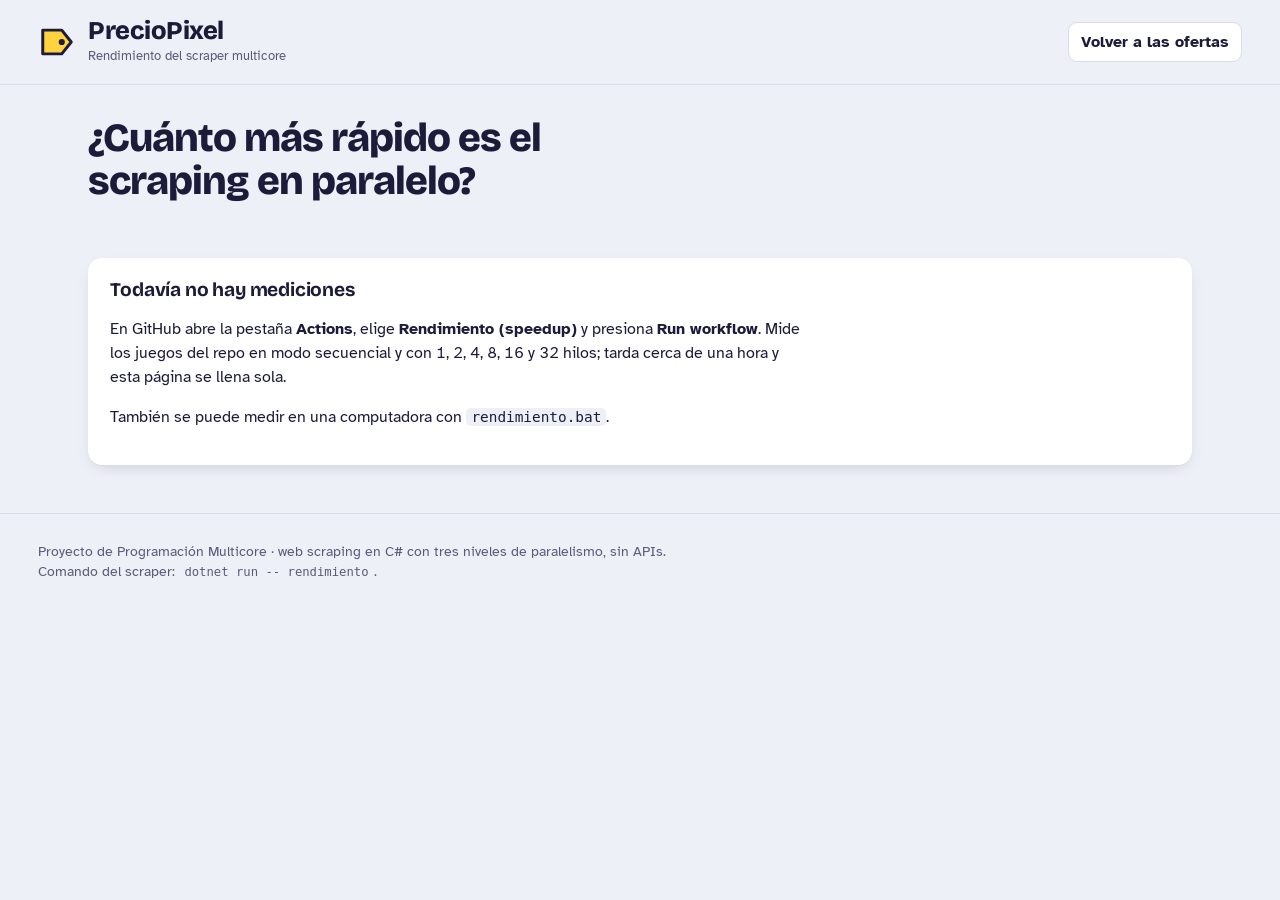
==== web/rendimiento.html @ 0c5c8485 "Analisis de rendimiento: speedup, eficiencia y Amdahl" ====
<!doctype html>
<html lang="es">
<head>
  <meta charset="utf-8">
  <meta name="viewport" content="width=device-width, initial-scale=1">
  <title>PrecioPixel · Rendimiento del scraper</title>
  <meta name="description" content="Análisis de rendimiento del scraper multicore de PrecioPixel: tiempo, speedup, eficiencia y ley de Amdahl con 1, 2, 4 y más hilos.">
  <link rel="icon" href="data:image/svg+xml,%3Csvg xmlns='http://www.w3.org/2000/svg' viewBox='0 0 32 32'%3E%3Cpath d='M4 6h16l8 10-8 10H4z' fill='%23FFD23F' stroke='%231C1B3A' stroke-width='2.5' stroke-linejoin='round'/%3E%3Ccircle cx='20' cy='16' r='2.6' fill='%231C1B3A'/%3E%3C/svg%3E">
  <link rel="preconnect" href="https://fonts.googleapis.com">
  <link rel="preconnect" href="https://fonts.gstatic.com" crossorigin>
  <link href="https://fonts.googleapis.com/css2?family=Atkinson+Hyperlegible:ital,wght@0,400;0,700;1,400&family=Bricolage+Grotesque:opsz,wght@12..96,500;12..96,700;12..96,800&display=swap" rel="stylesheet">
  <link rel="stylesheet" href="styles.css">
</head>
<body>
  <header class="barra barra--simple">
    <a class="barra__marca barra__marca--enlace" href="./">
      <svg class="logo" viewBox="0 0 32 32" aria-hidden="true"><path d="M4 6h16l8 10-8 10H4z"/><circle cx="20" cy="16" r="2.6"/></svg>
      <div>
        <p class="barra__nombre">PrecioPixel</p>
        <p class="barra__lema">Rendimiento del scraper multicore</p>
      </div>
    </a>
    <a class="boton boton--claro volver" href="./">Volver a las ofertas</a>
  </header>

  <main class="rend" id="rend">
    <section class="rend__cabeza">
      <h1>¿Cuánto más rápido es el scraping en paralelo?</h1>
      <div id="titular" class="rend__titular"><p>Cargando mediciones…</p></div>
      <p id="contexto" class="rend__contexto"></p>
      <div id="fuentes" class="rend__fuentes" role="group" aria-label="Dónde se midió" hidden></div>
    </section>

    <section id="sin-datos" class="panel rend__vacio" hidden>
      <h2>Todavía no hay mediciones</h2>
      <p>En GitHub abre la pestaña <strong>Actions</strong>, elige <strong>Rendimiento (speedup)</strong> y presiona <strong>Run workflow</strong>.
        Mide los juegos del repo en modo secuencial y con 1, 2, 4, 8, 16 y 32 hilos; tarda cerca de una hora y esta página se llena sola.</p>
      <p>También se puede medir en una computadora con <code>rendimiento.bat</code>.</p>
    </section>

    <div id="contenido" class="rend__contenido" hidden>
      <section class="rend__graficas">
        <figure class="panel">
          <figcaption>
            <h2>Tiempo total</h2>
            <p class="panel__nota">Minutos para revisar todos los juegos en todas las tiendas. Sec. = versión secuencial; los números son los hilos</p>
          </figcaption>
          <div class="grafica" id="g-tiempo"></div>
        </figure>

        <figure class="panel">
          <figcaption>
            <h2>Speedup</h2>
            <p class="panel__nota">Veces más rápido que la versión secuencial, según los hilos del nivel 1</p>
          </figcaption>
          <ul class="leyenda" aria-hidden="true">
            <li><i style="color: var(--serie-medida)"></i>Medido</li>
            <li><i class="punteada" style="color: var(--serie-modelo)"></i>Modelo de Amdahl</li>
            <li><i class="punteada" style="color: var(--tinta-suave)"></i>Ideal (sin parte secuencial)</li>
          </ul>
          <div class="grafica" id="g-speedup"></div>
        </figure>

        <figure class="panel">
          <figcaption>
            <h2>Eficiencia</h2>
            <p class="panel__nota">Cuánto rinde cada hilo: 100 % significa que duplicar los hilos reduce el tiempo a la mitad</p>
          </figcaption>
          <div class="grafica" id="g-eficiencia"></div>
        </figure>
      </section>

      <section class="panel">
        <h2>Mediciones</h2>
        <p class="panel__nota">Speedup = tiempo secuencial ÷ tiempo con N hilos. La eficiencia y Karp–Flatt se calculan sobre el nivel 1, tomando 1 hilo como base.</p>
        <div class="tabla-scroll">
          <table class="mediciones">
            <thead>
              <tr>
                <th scope="col">Configuración</th>
                <th scope="col">Tiempo</th>
                <th scope="col">Speedup</th>
                <th scope="col">Speedup vs 1 hilo</th>
                <th scope="col">Eficiencia</th>
                <th scope="col">Karp–Flatt</th>
                <th scope="col">Peticiones</th>
                <th scope="col">Juegos con datos</th>
              </tr>
            </thead>
            <tbody id="tabla"></tbody>
          </table>
        </div>
      </section>

      <section class="panel rend__texto">
        <h2>Ley de Amdahl</h2>
        <p>Si una fracción <em>f</em> del trabajo no se puede repartir entre hilos, el speedup con <em>p</em> hilos es</p>
        <p class="formula">S(p) = 1 / ( f + (1 − f) / p )</p>
        <p>y nunca puede pasar de 1 / f, aunque se agreguen más hilos. <span id="amdahl-resultado"></span></p>
        <h3>¿De dónde sale la parte secuencial en este programa?</h3>
        <ul>
          <li><strong>Preparación:</strong> leer la lista de juegos del repo en Firestore antes de empezar (<span id="amdahl-preparacion">unos segundos</span>). Se hace una sola vez.</li>
          <li><strong>Límite por sitio:</strong> a cada tienda se le hacen como máximo 4 peticiones a la vez (a Amazon 2, con una pausa) para no ser bloqueados. Con muchos hilos, los juegos hacen fila para el mismo sitio y esa fila se comporta como trabajo secuencial.</li>
          <li><strong>La última ronda:</strong> cuando quedan pocos juegos, los más lentos terminan solos y varios hilos se quedan sin trabajo.</li>
          <li><strong>La red y los propios sitios:</strong> cuánto tarda cada página en responder no depende de nuestros hilos.</li>
        </ul>
        <h3>Dos cosas que se ven en las mediciones</h3>
        <ul>
          <li><strong>Con 1 hilo ya es más rápido que la versión secuencial</strong><span id="amdahl-uno"></span>: aunque el nivel 1 procese un juego a la vez, los niveles 2 y 3 consultan sus fuentes y sus tiendas en paralelo.</li>
          <li><strong>El speedup puede superar el número de núcleos.</strong> El trabajo consiste casi todo en esperar respuestas de red: con <code>async/await</code> un núcleo atiende muchas peticiones a la vez, así que los hilos compiten por los sitios, no por el procesador.</li>
        </ul>
      </section>

      <section class="panel rend__texto">
        <h2>Cómo se midió</h2>
        <ul id="metodo">
          <li>Todas las configuraciones procesan <strong>los mismos juegos</strong> del repo, con todas las tiendas, Metacritic y HowLongToBeat.</li>
          <li>No se usan resultados anteriores: cada corrida hace el trabajo completo.</li>
          <li>Cada configuración empieza con un cliente HTTP nuevo y un calentamiento de 3 juegos que no se mide.</li>
          <li>El tiempo es el del scraping; la lectura del repo se informa aparte como parte secuencial.</li>
          <li id="metodo-github">En GitHub Actions cada configuración corre en su propio servidor y al mismo tiempo, para que ninguna herede bloqueos o límites de peticiones de otra.</li>
          <li>Los sitios responden más rápido o más lento según la hora, así que hay algo de variación entre corridas.</li>
        </ul>
      </section>
    </div>
  </main>

  <footer class="pie">
    <p>Proyecto de Programación Multicore · web scraping en C# con tres niveles de paralelismo, sin APIs. Comando del scraper: <code>dotnet run -- rendimiento</code>.</p>
  </footer>

  <script type="module" src="rendimiento.js"></script>
</body>
</html>
---- web/styles.css ----
/* ═══════════════ PrecioPixel · estilos ═══════════════ */

:root {
  --niebla: #EEF0F7;
  --tarjeta: #FFFFFF;
  --tinta: #1C1B3A;
  --tinta-suave: #5A5B78;
  --linea: #D9DCEA;
  --etiqueta: #FFD23F;
  --etiqueta-borde: #E0B21C;
  --descuento: #D7264F;
  --accion: #3A5BFF;
  --accion-suave: #E3E8FF;
  --mc-alto: #2E9D4E;
  --mc-medio: #E8B400;
  --mc-bajo: #D7264F;
  --sombra: 0 1px 0 #D9DCEA, 0 6px 18px -10px rgba(28, 27, 58, .35);

  --display: "Bricolage Grotesque", "Arial Narrow", system-ui, sans-serif;
  --texto: "Atkinson Hyperlegible", system-ui, sans-serif;

  --r-tarjeta: 14px;
  --r-control: 9px;
  color-scheme: light;
}

@media (prefers-color-scheme: dark) {
  :root:not([data-theme="light"]) {
    --niebla: #15142B;
    --tarjeta: #201F3D;
    --tinta: #E9EAF5;
    --tinta-suave: #A3A5C4;
    --linea: #33325A;
    --etiqueta-borde: #B8900F;
    --accion: #8DA2FF;
    --accion-suave: #2B2E5C;
    --descuento: #FF5C7F;
    --sombra: 0 1px 0 #2B2A4E, 0 10px 24px -12px rgba(0, 0, 0, .7);
    color-scheme: dark;
  }
}
:root[data-theme="dark"] {
  --niebla: #15142B;
  --tarjeta: #201F3D;
  --tinta: #E9EAF5;
  --tinta-suave: #A3A5C4;
  --linea: #33325A;
  --etiqueta-borde: #B8900F;
  --accion: #8DA2FF;
  --accion-suave: #2B2E5C;
  --descuento: #FF5C7F;
  --sombra: 0 1px 0 #2B2A4E, 0 10px 24px -12px rgba(0, 0, 0, .7);
  color-scheme: dark;
}

*, *::before, *::after { box-sizing: border-box; }
html { -webkit-text-size-adjust: 100%; }
body {
  margin: 0;
  background: var(--niebla);
  color: var(--tinta);
  font: 400 1rem/1.5 var(--texto);
  font-variant-numeric: tabular-nums;
}
img { display: block; max-width: 100%; }
button, input, select { font: inherit; color: inherit; }
a { color: var(--accion); }
:focus-visible { outline: 3px solid var(--accion); outline-offset: 2px; border-radius: 4px; }

.sr { position: absolute; width: 1px; height: 1px; overflow: hidden; clip: rect(0 0 0 0); white-space: nowrap; }
.saltar { position: absolute; left: -999px; top: 8px; background: var(--tarjeta); padding: 8px 12px; z-index: 50; }
.saltar:focus { left: 16px; }

/* ─── Barra superior ─── */
.barra {
  display: grid;
  grid-template-columns: auto minmax(220px, 520px) 1fr;
  align-items: center;
  gap: 24px;
  padding: 18px clamp(16px, 3vw, 40px);
  border-bottom: 1px solid var(--linea);
  background: var(--niebla);
  position: sticky;
  top: 0;
  z-index: 20;
}
.barra__marca { display: flex; align-items: center; gap: 12px; }
.logo { width: 38px; height: 38px; flex: none; }
.logo path { fill: var(--etiqueta); stroke: var(--tinta); stroke-width: 2.5; stroke-linejoin: round; }
.logo circle { fill: var(--tinta); }
.barra h1 {
  margin: 0;
  font: 800 1.6rem/1 var(--display);
  letter-spacing: -0.02em;
}
.barra__lema { margin: 3px 0 0; font-size: .82rem; color: var(--tinta-suave); }

.buscar {
  display: flex; align-items: center; gap: 8px;
  background: var(--tarjeta);
  border: 1.5px solid var(--linea);
  border-radius: 999px;
  padding: 0 16px;
  height: 44px;
}
.buscar:focus-within { border-color: var(--accion); }
.buscar svg { width: 18px; height: 18px; fill: none; stroke: var(--tinta-suave); stroke-width: 2; stroke-linecap: round; flex: none; }
.buscar input { border: 0; background: none; outline: none; width: 100%; height: 100%; }

.estado { justify-self: end; display: flex; align-items: center; gap: 8px; font-size: .85rem; color: var(--tinta-suave); text-align: right; }
.estado__punto { width: 9px; height: 9px; border-radius: 50%; background: var(--tinta-suave); flex: none; }
.estado[data-modo="vivo"] .estado__punto { background: var(--mc-alto); box-shadow: 0 0 0 0 rgba(46, 157, 78, .5); animation: latido 2.4s infinite; }
.estado[data-modo="error"] .estado__punto { background: var(--descuento); }
@keyframes latido { 70% { box-shadow: 0 0 0 7px rgba(46, 157, 78, 0); } 100% { box-shadow: 0 0 0 0 rgba(46, 157, 78, 0); } }

.aviso-demo {
  margin: 0;
  padding: 10px clamp(16px, 3vw, 40px);
  background: var(--etiqueta);
  color: #1C1B3A;
  font-size: .9rem;
}

/* ─── Estructura ─── */
.pagina {
  display: grid;
  grid-template-columns: 240px 1fr;
  gap: clamp(20px, 3vw, 40px);
  padding: 24px clamp(16px, 3vw, 40px) 48px;
  max-width: 1500px;
  margin: 0 auto;
}

/* ─── Filtros ─── */
.filtros { position: sticky; top: 100px; align-self: start; max-height: calc(100vh - 120px); overflow: auto; padding-right: 4px; }
.filtros__cabecera { display: flex; align-items: baseline; justify-content: space-between; margin-bottom: 14px; }
.filtros h2 { margin: 0; font: 700 1.15rem/1.2 var(--display); }
.enlace { background: none; border: 0; color: var(--accion); cursor: pointer; padding: 4px; font-size: .9rem; }
.cerrar-filtros, .ver-resultados { display: none; }

.grupo { border: 0; margin: 0 0 18px; padding: 0; }
.grupo legend { font: 700 .95rem/1.3 var(--display); padding: 0; margin-bottom: 6px; }
.opciones { display: flex; flex-direction: column; gap: 2px; }
.opcion {
  display: flex; align-items: center; gap: 10px;
  padding: 6px 8px;
  border-radius: 8px;
  cursor: pointer;
  font-size: .93rem;
}
.opcion:hover { background: var(--accion-suave); }
.opcion input { accent-color: var(--accion); width: 16px; height: 16px; margin: 0; }
.opcion__n { margin-left: auto; color: var(--tinta-suave); font-size: .8rem; }
.opcion[data-vacia="true"] { opacity: .45; }

.interruptor {
  display: flex; align-items: center; gap: 10px;
  margin-bottom: 18px; padding: 10px 12px;
  background: var(--tarjeta);
  border: 1.5px solid var(--linea);
  border-radius: var(--r-control);
  cursor: pointer; font-weight: 700;
}
.interruptor input { accent-color: var(--descuento); width: 18px; height: 18px; margin: 0; }

/* ─── Herramientas ─── */
.herramientas { display: flex; align-items: center; gap: 12px; margin-bottom: 18px; flex-wrap: wrap; }
.total { margin: 0 auto 0 0; color: var(--tinta-suave); }
.total strong { color: var(--tinta); }
.ordenar { display: flex; align-items: center; gap: 8px; font-size: .9rem; color: var(--tinta-suave); }
.ordenar select, .boton {
  height: 40px; padding: 0 12px;
  background: var(--tarjeta);
  border: 1.5px solid var(--linea);
  border-radius: var(--r-control);
  color: var(--tinta);
  cursor: pointer;
}
.boton { display: inline-flex; align-items: center; gap: 8px; font-weight: 700; text-decoration: none; }
.boton:hover { border-color: var(--accion); }
.boton svg { width: 18px; height: 18px; fill: none; stroke: currentColor; stroke-width: 2; stroke-linecap: round; }
.boton--primario { background: var(--accion); border-color: var(--accion); color: #fff; }
.abrir-filtros { display: none; }
.contador { background: var(--accion); color: #fff; border-radius: 999px; font-size: .75rem; padding: 1px 7px; }

.vista { display: flex; border: 1.5px solid var(--linea); border-radius: var(--r-control); overflow: hidden; }
.vista button { width: 40px; height: 37px; display: grid; place-items: center; background: var(--tarjeta); border: 0; cursor: pointer; color: var(--tinta-suave); }
.vista button + button { border-left: 1.5px solid var(--linea); }
.vista button[aria-pressed="true"] { background: var(--accion-suave); color: var(--accion); }
.vista svg { width: 18px; height: 18px; fill: none; stroke: currentColor; stroke-width: 2; }

/* ─── Estante de juegos ─── */
.estante { list-style: none; margin: 0; padding: 0; display: grid; gap: 22px; }
.estante[data-vista="cuadricula"] { grid-template-columns: repeat(auto-fill, minmax(230px, 1fr)); }
.estante[data-vista="lista"] { grid-template-columns: 1fr; gap: 12px; }

.juego {
  position: relative;
  background: var(--tarjeta);
  border-radius: var(--r-tarjeta);
  box-shadow: var(--sombra);
  display: flex; flex-direction: column;
  min-width: 0;
}
.juego__abrir {
  all: unset;
  cursor: pointer;
  display: flex; flex-direction: column;
  height: 100%;
  border-radius: var(--r-tarjeta);
}
.juego__abrir:focus-visible { outline: 3px solid var(--accion); outline-offset: 3px; }
.juego__abrir:hover .juego__titulo { color: var(--accion); }

.portada {
  position: relative;
  aspect-ratio: 16 / 9;
  border-radius: var(--r-tarjeta) var(--r-tarjeta) 0 0;
  overflow: hidden;
  background: var(--linea);
  isolation: isolate;
}
.portada img { position: absolute; inset: 0; width: 100%; height: 100%; }
.portada__fondo {
  object-fit: cover;
  filter: blur(18px) saturate(1.25) brightness(.8);
  transform: scale(1.25);
  z-index: -1;
}
.portada__img { object-fit: contain; }
.portada[data-forma="horizontal"] .portada__img { object-fit: cover; }
.portada[data-forma="horizontal"] .portada__fondo { display: none; }
.portada--vacia {
  display: grid; place-items: center;
  background:
    repeating-linear-gradient(135deg, transparent 0 14px, color-mix(in srgb, var(--tinta) 5%, transparent) 14px 28px),
    var(--linea);
}
.portada__vacia svg { width: 64px; height: 44px; fill: none; stroke: var(--tinta-suave); stroke-width: 2.2; stroke-linecap: round; opacity: .55; }

.juego__cuerpo { padding: 14px 14px 16px; display: flex; flex-direction: column; gap: 10px; flex: 1; }
.juego__titulo {
  margin: 0;
  font: 700 1.04rem/1.2 var(--display);
  overflow-wrap: anywhere;
}

/* La etiqueta de precio: el elemento protagonista */
.etiqueta {
  align-self: flex-start;
  position: relative;
  display: inline-flex; align-items: baseline; gap: 8px;
  padding: 6px 14px 6px 22px;
  background: var(--etiqueta);
  color: #1C1B3A;
  border: 1.5px solid var(--etiqueta-borde);
  clip-path: polygon(12px 0, 100% 0, 100% 100%, 12px 100%, 0 50%);
  transform: rotate(-2.5deg);
  transform-origin: left center;
}
.etiqueta::before {
  content: "";
  position: absolute; left: 9px; top: 50%;
  width: 6px; height: 6px; margin-top: -3px;
  border-radius: 50%;
  background: var(--tarjeta);
  box-shadow: inset 0 0 0 1.5px var(--etiqueta-borde);
}
.etiqueta__precio { font: 800 1.45rem/1 var(--display); letter-spacing: -0.02em; }
.etiqueta__antes { font-size: .85rem; text-decoration: line-through; opacity: .7; }
.etiqueta--sin-oferta { background: var(--tarjeta); border-color: var(--linea); color: var(--tinta); transform: none; }
.etiqueta--sin-precio .etiqueta__precio { font-size: 1rem; }

.descuento {
  position: absolute; top: 10px; right: 10px;
  background: var(--descuento); color: #fff;
  font: 800 .95rem/1 var(--display);
  padding: 6px 8px;
  border-radius: 8px;
}

.juego__tienda { margin: -4px 0 0; font-size: .82rem; color: var(--tinta-suave); }
.juego__pie { margin-top: auto; display: flex; align-items: center; gap: 8px; flex-wrap: wrap; }

.plataformas { display: flex; gap: 4px; flex-wrap: wrap; list-style: none; padding: 0; margin: 0; }
.plat {
  font-size: .72rem; font-weight: 700;
  padding: 2px 6px;
  border: 1.5px solid var(--linea);
  border-radius: 6px;
  color: var(--tinta-suave);
  white-space: nowrap;
}

.mc {
  margin-left: auto;
  display: inline-grid; place-items: center;
  min-width: 34px; height: 30px; padding: 0 5px;
  font: 800 .95rem/1 var(--display);
  color: #fff;
  border-radius: 7px;
}
.mc--alto { background: var(--mc-alto); }
.mc--medio { background: var(--mc-medio); color: #1C1B3A; }
.mc--bajo { background: var(--mc-bajo); }
.mc--nd { background: transparent; border: 1.5px dashed var(--linea); color: var(--tinta-suave); font-size: .75rem; }

.sello {
  font-size: .75rem; font-weight: 700;
  padding: 3px 8px; border-radius: 999px;
  background: var(--accion-suave); color: var(--accion);
}
.sello--viejo { background: transparent; border: 1.5px dashed var(--linea); color: var(--tinta-suave); }

/* Vista de lista */
.estante[data-vista="lista"] .juego__abrir { flex-direction: row; align-items: stretch; }
.estante[data-vista="lista"] .portada { width: 220px; flex: none; aspect-ratio: 16 / 9; align-self: center; border-radius: var(--r-tarjeta) 0 0 var(--r-tarjeta); }
.estante[data-vista="lista"] .juego__cuerpo {
  display: grid;
  grid-template-columns: minmax(0, 1fr) auto;
  grid-template-areas: "titulo etiqueta" "tienda etiqueta" "pie pie";
  align-items: center; column-gap: 20px; row-gap: 6px;
}
.estante[data-vista="lista"] .juego__titulo { grid-area: titulo; }
.estante[data-vista="lista"] .juego__tienda { grid-area: tienda; margin: 0; }
.estante[data-vista="lista"] .etiqueta { grid-area: etiqueta; align-self: center; }
.estante[data-vista="lista"] .juego__pie { grid-area: pie; }
.estante[data-vista="lista"] .descuento { left: 10px; right: auto; }

/* ─── Paginación ─── */
.paginas { display: flex; justify-content: center; gap: 6px; margin-top: 32px; flex-wrap: wrap; }
.paginas button {
  min-width: 40px; height: 40px; padding: 0 10px;
  border-radius: var(--r-control);
  border: 1.5px solid var(--linea);
  background: var(--tarjeta);
  cursor: pointer; font-weight: 700;
}
.paginas button[aria-current="page"] { background: var(--tinta); color: var(--niebla); border-color: var(--tinta); }
.paginas button:disabled { opacity: .4; cursor: default; }
.paginas span { align-self: center; color: var(--tinta-suave); padding: 0 4px; }

.vacio { text-align: center; padding: 60px 20px; color: var(--tinta-suave); }
.vacio strong { color: var(--tinta); font-family: var(--display); font-size: 1.15rem; }

.esqueleto { height: 330px; border-radius: var(--r-tarjeta); background: linear-gradient(100deg, var(--tarjeta) 40%, var(--linea) 50%, var(--tarjeta) 60%) 0 0 / 300% 100%; animation: brillo 1.4s infinite linear; }
@keyframes brillo { to { background-position: -150% 0; } }

/* ─── Detalle ─── */
.detalle {
  width: min(960px, calc(100vw - 24px));
  max-height: calc(100vh - 24px);
  padding: 0; border: 0;
  border-radius: 18px;
  background: var(--tarjeta);
  color: var(--tinta);
  box-shadow: 0 30px 80px -20px rgba(0, 0, 0, .55);
}
.detalle::backdrop { background: rgba(21, 20, 43, .6); backdrop-filter: blur(3px); }
.detalle[open] { animation: aparecer .22s ease-out; }
@keyframes aparecer { from { opacity: 0; transform: translateY(14px) scale(.98); } }

.detalle__marco { display: grid; grid-template-columns: 320px 1fr; }
.detalle__lado { padding: 24px; background: var(--niebla); border-radius: 18px 0 0 18px; display: flex; flex-direction: column; gap: 16px; }
.detalle__lado .portada { border-radius: 12px; }
.detalle__principal { padding: 24px 28px 28px; min-width: 0; }
.detalle__cerrar {
  float: right;
  width: 40px; height: 40px; margin: -6px -8px 0 12px;
  border-radius: 50%; border: 0;
  background: var(--niebla); cursor: pointer;
  font-size: 1.1rem;
}
.detalle h2 { margin: 0 0 6px; font: 800 clamp(1.5rem, 3vw, 2.1rem)/1.05 var(--display); letter-spacing: -0.02em; }
.detalle__sub { margin: 0 0 20px; color: var(--tinta-suave); }
.detalle h3 { font: 700 1.05rem/1.2 var(--display); margin: 26px 0 10px; }

.precios { width: 100%; border-collapse: collapse; font-size: .93rem; }
.precios th { text-align: left; font-weight: 700; color: var(--tinta-suave); font-size: .8rem; padding: 0 8px 8px; border-bottom: 1.5px solid var(--linea); }
.precios td { padding: 10px 8px; border-bottom: 1px solid var(--linea); vertical-align: middle; }
.precios tr:first-child td { font-weight: 700; }
.precios .num { text-align: right; white-space: nowrap; }
.precios .tachado { text-decoration: line-through; color: var(--tinta-suave); font-weight: 400; }
.precios .pct { color: var(--descuento); font-weight: 700; }
.precios .ir { padding: 6px 10px; height: auto; font-size: .85rem; }
.precios .mejor-fila td:first-child { box-shadow: inset 4px 0 0 var(--etiqueta); }
.no-vigente { color: var(--tinta-suave); font-size: .78rem; display: block; font-weight: 400; }

.datos { display: grid; grid-template-columns: auto 1fr; gap: 6px 14px; margin: 0; font-size: .92rem; }
.datos dt { color: var(--tinta-suave); }
.datos dd { margin: 0; font-weight: 700; }
.datos .relativo { display: block; font-weight: 400; font-size: .8rem; color: var(--tinta-suave); }

.mc-plataformas { display: flex; flex-wrap: wrap; gap: 10px; }
.mc-plataforma { display: flex; align-items: center; gap: 8px; font-size: .9rem; }
.mc-plataforma .mc { margin: 0; }

.hltb { display: grid; gap: 10px; }
.hltb__fila { display: grid; grid-template-columns: 150px 1fr 70px; align-items: center; gap: 12px; font-size: .9rem; }
.hltb__barra { height: 10px; border-radius: 99px; background: var(--niebla); overflow: hidden; }
.hltb__barra span { display: block; height: 100%; background: var(--accion); border-radius: 99px; }
.hltb__horas { text-align: right; font-weight: 700; }
.nota { font-size: .82rem; color: var(--tinta-suave); margin: 8px 0 0; }

.pie { padding: 28px clamp(16px, 3vw, 40px) 40px; border-top: 1px solid var(--linea); color: var(--tinta-suave); font-size: .85rem; }
.pie p { max-width: 75ch; margin: 0 0 6px; }

/* ─── Responsive ─── */
@media (max-width: 980px) {
  .barra { grid-template-columns: 1fr auto; }
  .buscar { grid-column: 1 / -1; order: 3; }
  .barra__lema { display: none; }
}

@media (max-width: 820px) {
  .pagina { grid-template-columns: 1fr; }
  .abrir-filtros { display: inline-flex; }
  .filtros {
    position: fixed; inset: 0 0 0 auto;
    width: min(340px, 88vw);
    max-height: none; height: 100%;
    background: var(--niebla);
    padding: 20px 20px 90px;
    z-index: 40;
    transform: translateX(100%);
    transition: transform .25s ease;
    box-shadow: -20px 0 40px -20px rgba(0, 0, 0, .4);
  }
  .filtros[data-abierto="true"] { transform: none; }
  .cerrar-filtros { display: block; background: none; border: 0; font-size: 1.2rem; cursor: pointer; }
  .ver-resultados { display: flex; justify-content: center; position: fixed; left: 20px; right: 20px; bottom: 20px; height: 48px; }
  .detalle__marco { grid-template-columns: 1fr; }
  .detalle__lado { border-radius: 18px 18px 0 0; }
  .estante[data-vista="lista"] .portada { width: 130px; align-self: stretch; aspect-ratio: auto; }
  .estante[data-vista="lista"] .juego__cuerpo { grid-template-columns: 1fr; grid-template-areas: "titulo" "tienda" "etiqueta" "pie"; }
  .estante[data-vista="lista"] .etiqueta { justify-self: start; }
  .hltb__fila { grid-template-columns: 1fr 70px; }
  .hltb__barra { grid-column: 1 / -1; grid-row: 2; }
  .precios .col-plat { display: none; }
}

@media (max-width: 480px) {
  .estante[data-vista="cuadricula"] { grid-template-columns: 1fr 1fr; gap: 12px; }
  .juego__cuerpo { padding: 10px; }
  .etiqueta { padding-left: 18px; }
  .etiqueta__precio { font-size: 1.15rem; }
  .etiqueta__antes { display: none; }
  .ordenar span { display: none; }
  .estado { font-size: .78rem; }
  .precios .col-formato { display: none; }
}

@media (prefers-reduced-motion: reduce) {
  *, *::before, *::after { animation: none !important; transition: none !important; }
}

/* ═══════════════ Página de rendimiento (rendimiento.html) ═══════════════ */
:root { --serie-medida: #3A5BFF; --serie-modelo: #B07800; }
@media (prefers-color-scheme: dark) {
  :root:not([data-theme="light"]) { --serie-medida: #6E86F5; --serie-modelo: #B8891A; }
}
:root[data-theme="dark"] { --serie-medida: #6E86F5; --serie-modelo: #B8891A; }

.barra--simple { grid-template-columns: 1fr auto; }
.barra__marca--enlace { color: inherit; text-decoration: none; }
.barra__nombre { margin: 0; font: 800 1.6rem/1 var(--display); letter-spacing: -0.02em; }
.volver { justify-self: end; white-space: nowrap; }

.rend { max-width: 1180px; margin: 0 auto; padding: 32px clamp(16px, 3vw, 40px) 48px; display: grid; gap: 22px; }
.rend > *, .rend__contenido > * { min-width: 0; }
.rend__contenido:not([hidden]) { display: grid; gap: 22px; }
.rend h1 { margin: 0 0 18px; font: 800 clamp(1.7rem, 3.4vw, 2.5rem)/1.08 var(--display); letter-spacing: -0.025em; max-width: 22ch; }
.rend__titular { display: flex; align-items: center; gap: 18px 22px; flex-wrap: wrap; }
.rend__titular p { margin: 0; max-width: 58ch; font-size: 1.05rem; }
.rend__etiqueta { align-self: center; padding: 10px 22px 12px 30px; }
.rend__etiqueta .etiqueta__precio { font-size: clamp(2.2rem, 5vw, 3rem); }
.rend__contexto { margin: 14px 0 0; color: var(--tinta-suave); font-size: .9rem; }
.rend__fuentes { display: inline-flex; gap: 4px; margin-top: 16px; padding: 4px; border: 1.5px solid var(--linea); border-radius: 999px; background: var(--tarjeta); }
.rend__fuentes[hidden] { display: none; }
.rend__fuentes button { border: 0; background: none; padding: 7px 16px; border-radius: 999px; cursor: pointer; font-weight: 700; color: var(--tinta-suave); }
.rend__fuentes button[aria-pressed="true"] { background: var(--tinta); color: var(--niebla); }

.panel { margin: 0; min-width: 0; padding: 20px 22px; background: var(--tarjeta); border-radius: var(--r-tarjeta); box-shadow: var(--sombra); }
.panel h2 { margin: 0 0 4px; font: 700 1.2rem/1.2 var(--display); letter-spacing: -0.01em; }
.panel h3 { margin: 20px 0 6px; font: 700 1rem/1.3 var(--display); }
.panel__nota { margin: 0 0 14px; color: var(--tinta-suave); font-size: .86rem; }
.rend__vacio p { max-width: 70ch; }

.rend__graficas { display: grid; grid-template-columns: repeat(auto-fit, minmax(330px, 1fr)); gap: 22px; }
.leyenda { display: flex; flex-wrap: wrap; gap: 6px 16px; margin: -4px 0 10px; padding: 0; list-style: none; font-size: .82rem; color: var(--tinta-suave); }
.leyenda i { display: inline-block; width: 20px; margin-right: 7px; vertical-align: middle; border-top: 3px solid currentColor; }
.leyenda i.punteada { border-top-style: dashed; }

.grafica { position: relative; height: 270px; }
.grafica svg { display: block; overflow: visible; }
.grafica .rejilla line { stroke: var(--linea); stroke-width: 1; }
.grafica .base { stroke: var(--tinta-suave); stroke-width: 1; }
.grafica .eje text { fill: var(--tinta-suave); font: 12px var(--texto); font-variant-numeric: tabular-nums; }
.grafica .valor { fill: var(--tinta); font: 700 12px var(--texto); }
.grafica .cruz { stroke: var(--tinta-suave); stroke-width: 1; stroke-dasharray: 3 3; }
.grafica .zona { cursor: crosshair; }
.grafica .marcador { stroke: var(--tarjeta); stroke-width: 2; }
.tooltip {
  position: absolute; z-index: 3; pointer-events: none;
  transform: translate(-50%, calc(-100% - 12px));
  padding: 7px 10px; border-radius: 8px;
  background: var(--tinta); color: var(--niebla);
  font-size: .8rem; line-height: 1.45; white-space: nowrap;
  box-shadow: 0 6px 16px -8px rgba(0, 0, 0, .5);
}
.tooltip strong { display: block; margin-bottom: 2px; }
.tooltip i { display: inline-block; width: 10px; height: 3px; margin-right: 6px; vertical-align: middle; background: currentColor; }

.tabla-scroll { overflow-x: auto; }
.mediciones { width: 100%; border-collapse: collapse; font-size: .9rem; }
.mediciones th, .mediciones td { padding: 9px 10px; border-bottom: 1px solid var(--linea); text-align: right; white-space: nowrap; }
.mediciones th:first-child, .mediciones td:first-child { text-align: left; }
.mediciones th { color: var(--tinta-suave); font-size: .8rem; font-weight: 700; }
.mediciones tbody tr:last-child td { border-bottom: 0; }
.mediciones .destacada td { font-weight: 700; }

.rend__texto p, .rend__texto li { max-width: 78ch; }
.rend__texto ul { padding-left: 20px; margin: 0; }
.rend__texto li { margin-bottom: 6px; }
.formula { display: inline-block; margin: 2px 0 6px; padding: 10px 16px; border-radius: 10px; background: var(--niebla); font: 700 1.05rem/1.3 var(--display); }
.rend code, .pie code { font-size: .9em; background: var(--niebla); padding: 1px 5px; border-radius: 5px; }

@media (max-width: 600px) {
  .barra--simple .barra__lema { display: none; }
  .barra__nombre { font-size: 1.3rem; }
  .volver { font-size: .85rem; padding: 0 10px; }
  .rend__graficas { grid-template-columns: 1fr; }
  .grafica { height: 240px; }
  .panel { padding: 16px; }
}
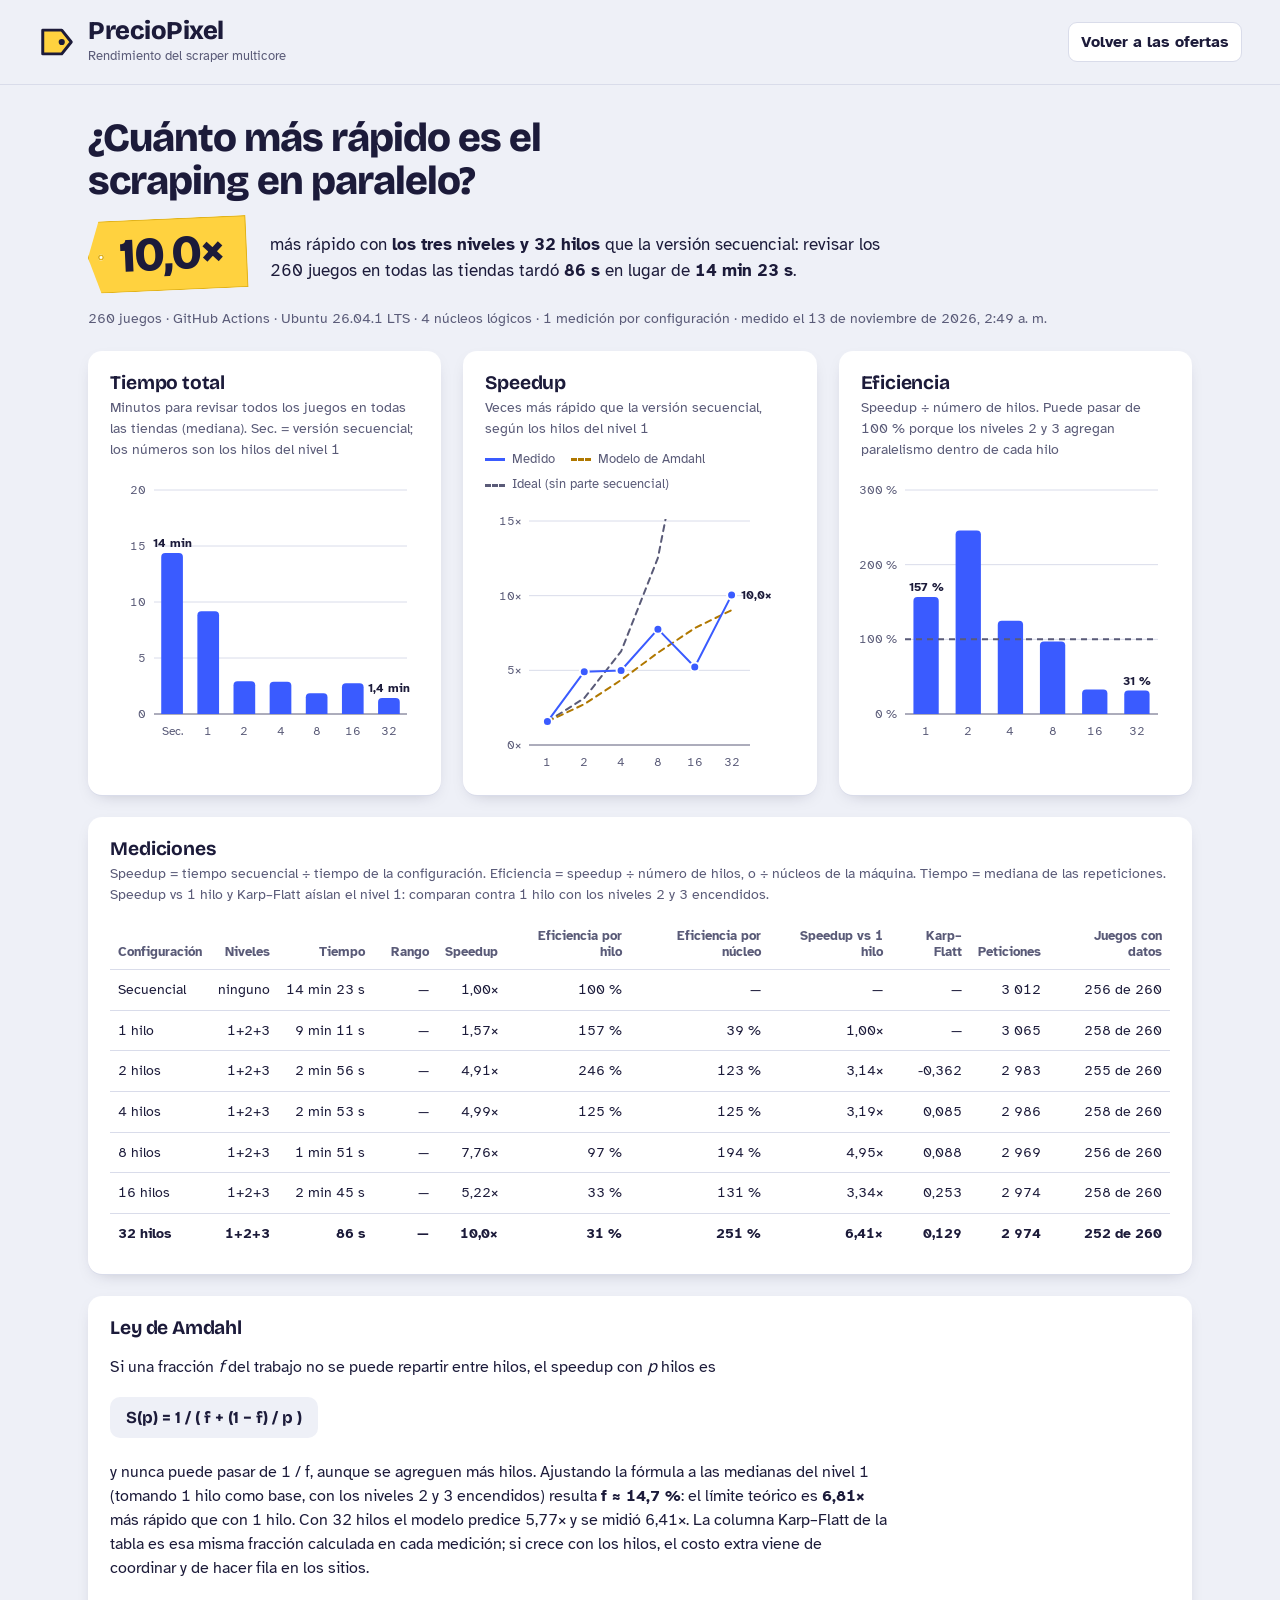
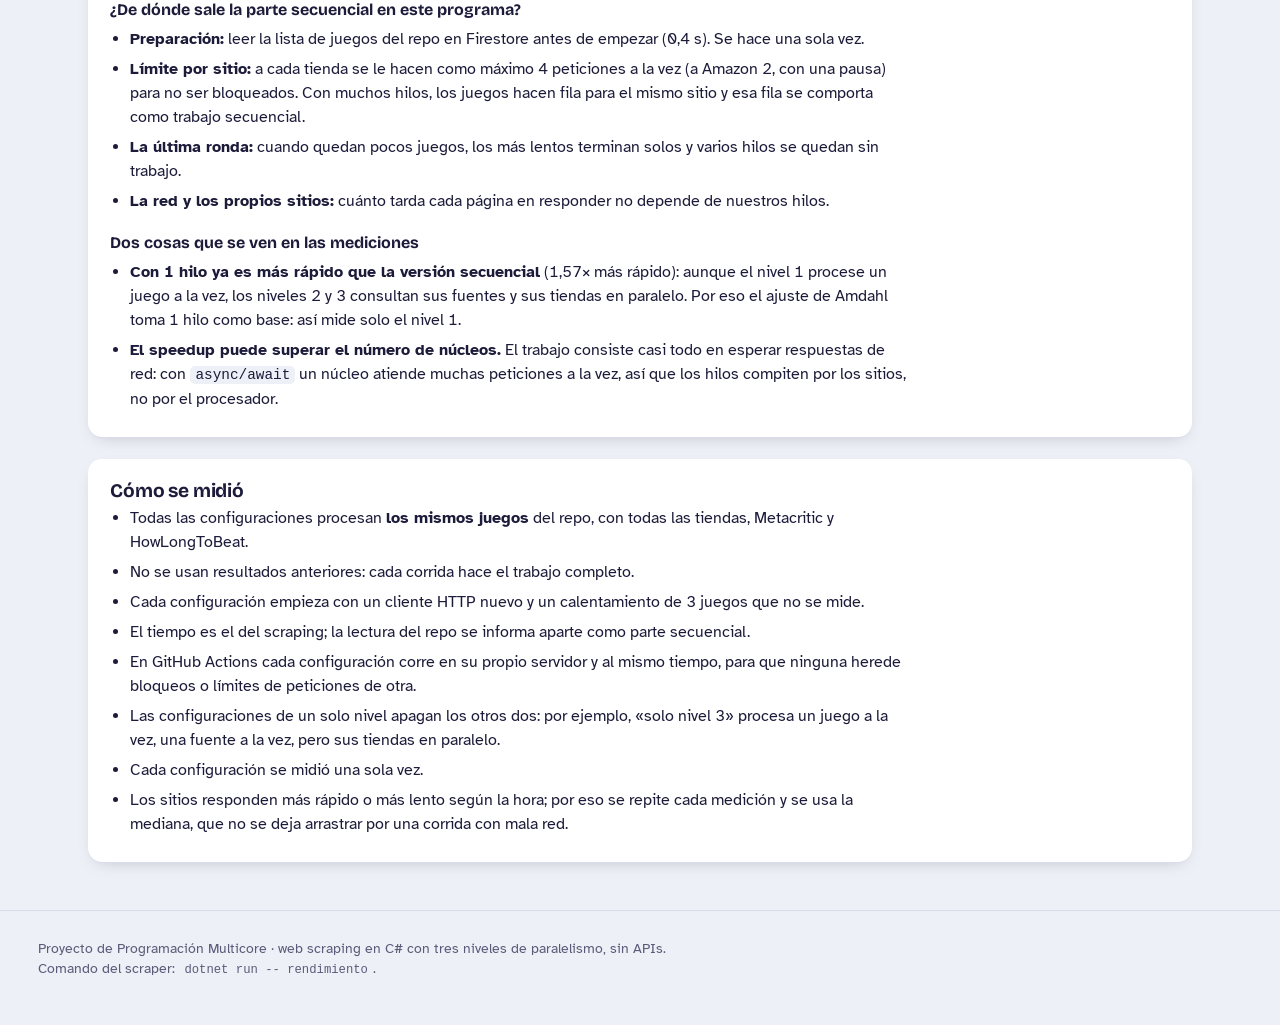
==== commit f37d5b9c: "Rendimiento: efecto de cada nivel, 3 repeticiones con mediana y actualización cada hora - Motor: cad" ====
--- a/web/rendimiento.html
+++ b/web/rendimiento.html
@@ -4,7 +4,7 @@
   <meta charset="utf-8">
   <meta name="viewport" content="width=device-width, initial-scale=1">
   <title>PrecioPixel · Rendimiento del scraper</title>
-  <meta name="description" content="Análisis de rendimiento del scraper multicore de PrecioPixel: tiempo, speedup, eficiencia y ley de Amdahl con 1, 2, 4 y más hilos.">
+  <meta name="description" content="Análisis de rendimiento del scraper multicore de PrecioPixel: tiempo, speedup, eficiencia, efecto de cada nivel de paralelismo y ley de Amdahl con 1, 2, 4 y más hilos.">
   <link rel="icon" href="data:image/svg+xml,%3Csvg xmlns='http://www.w3.org/2000/svg' viewBox='0 0 32 32'%3E%3Cpath d='M4 6h16l8 10-8 10H4z' fill='%23FFD23F' stroke='%231C1B3A' stroke-width='2.5' stroke-linejoin='round'/%3E%3Ccircle cx='20' cy='16' r='2.6' fill='%231C1B3A'/%3E%3C/svg%3E">
   <link rel="preconnect" href="https://fonts.googleapis.com">
   <link rel="preconnect" href="https://fonts.gstatic.com" crossorigin>
@@ -34,7 +34,8 @@
     <section id="sin-datos" class="panel rend__vacio" hidden>
       <h2>Todavía no hay mediciones</h2>
       <p>En GitHub abre la pestaña <strong>Actions</strong>, elige <strong>Rendimiento (speedup)</strong> y presiona <strong>Run workflow</strong>.
-        Mide los juegos del repo en modo secuencial y con 1, 2, 4, 8, 16 y 32 hilos; tarda cerca de una hora y esta página se llena sola.</p>
+        Mide los juegos del repo en modo secuencial, con un solo nivel en paralelo y con 1, 2, 4, 8, 16 y 32 hilos, tres veces cada uno;
+        tarda unos 30 minutos y esta página se llena sola.</p>
       <p>También se puede medir en una computadora con <code>rendimiento.bat</code>.</p>
     </section>
 
@@ -43,7 +44,7 @@
         <figure class="panel">
           <figcaption>
             <h2>Tiempo total</h2>
-            <p class="panel__nota">Minutos para revisar todos los juegos en todas las tiendas. Sec. = versión secuencial; los números son los hilos</p>
+            <p class="panel__nota">Minutos para revisar todos los juegos en todas las tiendas (mediana). Sec. = versión secuencial; los números son los hilos del nivel 1</p>
           </figcaption>
           <div class="grafica" id="g-tiempo"></div>
         </figure>
@@ -64,24 +65,45 @@
         <figure class="panel">
           <figcaption>
             <h2>Eficiencia</h2>
-            <p class="panel__nota">Cuánto rinde cada hilo: 100 % significa que duplicar los hilos reduce el tiempo a la mitad</p>
+            <p class="panel__nota">Speedup ÷ número de hilos. Puede pasar de 100 % porque los niveles 2 y 3 agregan paralelismo dentro de cada hilo</p>
           </figcaption>
           <div class="grafica" id="g-eficiencia"></div>
         </figure>
       </section>
 
+      <section class="panel rend__niveles" id="panel-niveles">
+        <figure>
+          <figcaption>
+            <h2>Efecto de cada nivel</h2>
+            <p class="panel__nota">Speedup frente a la versión secuencial con un solo nivel en paralelo y los otros dos uno por uno</p>
+          </figcaption>
+          <div class="grafica" id="g-niveles"></div>
+        </figure>
+        <div class="rend__texto">
+          <h3>Qué aporta cada uno</h3>
+          <div id="efecto-niveles"></div>
+          <p class="panel__nota">Nivel 1: varios juegos a la vez. Nivel 2: precios, Metacritic y HowLongToBeat de un juego a la vez.
+            Nivel 3: las tiendas de un juego (y las consolas en Metacritic) a la vez. Los niveles se multiplican: juntos rinden más que cualquiera por separado.</p>
+        </div>
+      </section>
+
       <section class="panel">
         <h2>Mediciones</h2>
-        <p class="panel__nota">Speedup = tiempo secuencial ÷ tiempo con N hilos. La eficiencia y Karp–Flatt se calculan sobre el nivel 1, tomando 1 hilo como base.</p>
+        <p class="panel__nota">Speedup = tiempo secuencial ÷ tiempo de la configuración. Eficiencia = speedup ÷ número de hilos, o ÷ núcleos de la máquina.
+          Tiempo = mediana de las repeticiones.
+          Speedup vs 1 hilo y Karp–Flatt aíslan el nivel 1: comparan contra 1 hilo con los niveles 2 y 3 encendidos.</p>
         <div class="tabla-scroll">
           <table class="mediciones">
             <thead>
               <tr>
                 <th scope="col">Configuración</th>
+                <th scope="col">Niveles</th>
                 <th scope="col">Tiempo</th>
+                <th scope="col" title="Tiempo más rápido y más lento de las repeticiones">Rango</th>
                 <th scope="col">Speedup</th>
+                <th scope="col">Eficiencia por hilo</th>
+                <th scope="col">Eficiencia por núcleo</th>
                 <th scope="col">Speedup vs 1 hilo</th>
-                <th scope="col">Eficiencia</th>
                 <th scope="col">Karp–Flatt</th>
                 <th scope="col">Peticiones</th>
                 <th scope="col">Juegos con datos</th>
@@ -106,7 +128,8 @@
         </ul>
         <h3>Dos cosas que se ven en las mediciones</h3>
         <ul>
-          <li><strong>Con 1 hilo ya es más rápido que la versión secuencial</strong><span id="amdahl-uno"></span>: aunque el nivel 1 procese un juego a la vez, los niveles 2 y 3 consultan sus fuentes y sus tiendas en paralelo.</li>
+          <li><strong>Con 1 hilo ya es más rápido que la versión secuencial</strong><span id="amdahl-uno"></span>: aunque el nivel 1 procese un juego a la vez, los niveles 2 y 3 consultan sus fuentes y sus tiendas en paralelo.
+            Por eso el ajuste de Amdahl toma 1 hilo como base: así mide solo el nivel 1.</li>
           <li><strong>El speedup puede superar el número de núcleos.</strong> El trabajo consiste casi todo en esperar respuestas de red: con <code>async/await</code> un núcleo atiende muchas peticiones a la vez, así que los hilos compiten por los sitios, no por el procesador.</li>
         </ul>
       </section>
@@ -119,7 +142,9 @@
           <li>Cada configuración empieza con un cliente HTTP nuevo y un calentamiento de 3 juegos que no se mide.</li>
           <li>El tiempo es el del scraping; la lectura del repo se informa aparte como parte secuencial.</li>
           <li id="metodo-github">En GitHub Actions cada configuración corre en su propio servidor y al mismo tiempo, para que ninguna herede bloqueos o límites de peticiones de otra.</li>
-          <li>Los sitios responden más rápido o más lento según la hora, así que hay algo de variación entre corridas.</li>
+          <li>Las configuraciones de un solo nivel apagan los otros dos: por ejemplo, «solo nivel 3» procesa un juego a la vez, una fuente a la vez, pero sus tiendas en paralelo.</li>
+          <li id="metodo-repeticiones">Cada configuración se midió una sola vez.</li>
+          <li>Los sitios responden más rápido o más lento según la hora; por eso se repite cada medición y se usa la mediana, que no se deja arrastrar por una corrida con mala red.</li>
         </ul>
       </section>
     </div>
--- a/web/styles.css
+++ b/web/styles.css
@@ -74,7 +74,7 @@
 /* ─── Barra superior ─── */
 .barra {
   display: grid;
-  grid-template-columns: auto minmax(220px, 520px) 1fr;
+  grid-template-columns: auto minmax(220px, 1fr) auto;
   align-items: center;
   gap: 24px;
   padding: 18px clamp(16px, 3vw, 40px);
@@ -107,6 +107,10 @@
 .buscar svg { width: 18px; height: 18px; fill: none; stroke: var(--tinta-suave); stroke-width: 2; stroke-linecap: round; flex: none; }
 .buscar input { border: 0; background: none; outline: none; width: 100%; height: 100%; }
 
+.barra__derecha { justify-self: end; display: flex; align-items: center; gap: 16px; min-width: 0; }
+.barra .buscar { width: 100%; max-width: 560px; justify-self: center; }
+.barra__derecha .estado { white-space: nowrap; }
+.boton--rend { white-space: nowrap; flex: none; }
 .estado { justify-self: end; display: flex; align-items: center; gap: 8px; font-size: .85rem; color: var(--tinta-suave); text-align: right; }
 .estado__punto { width: 9px; height: 9px; border-radius: 50%; background: var(--tinta-suave); flex: none; }
 .estado[data-modo="vivo"] .estado__punto { background: var(--mc-alto); box-shadow: 0 0 0 0 rgba(46, 157, 78, .5); animation: latido 2.4s infinite; }
@@ -406,9 +410,13 @@
 .pie p { max-width: 75ch; margin: 0 0 6px; }
 
 /* ─── Responsive ─── */
+@media (max-width: 1400px) {
+  .barra:not(.barra--simple) .barra__lema { display: none; }
+}
 @media (max-width: 980px) {
   .barra { grid-template-columns: 1fr auto; }
   .buscar { grid-column: 1 / -1; order: 3; }
+  .barra .buscar { max-width: none; }
   .barra__lema { display: none; }
 }
 
@@ -439,6 +447,15 @@
   .precios .col-plat { display: none; }
 }
 
+@media (max-width: 600px) {
+  /* En celular: logo y botón arriba, buscador en medio y el estado debajo */
+  .barra { row-gap: 12px; }
+  .barra__derecha { display: contents; }
+  .boton--rend { grid-column: 2; grid-row: 1; }
+  .barra .buscar { grid-row: 2; }
+  .barra .estado { grid-column: 1 / -1; grid-row: 3; justify-self: start; text-align: left; }
+}
+
 @media (max-width: 480px) {
   .estante[data-vista="cuadricula"] { grid-template-columns: 1fr 1fr; gap: 12px; }
   .juego__cuerpo { padding: 10px; }
@@ -500,6 +517,12 @@
 .grafica .cruz { stroke: var(--tinta-suave); stroke-width: 1; stroke-dasharray: 3 3; }
 .grafica .zona { cursor: crosshair; }
 .grafica .marcador { stroke: var(--tarjeta); stroke-width: 2; }
+.grafica .bigote line { stroke: var(--tinta); stroke-width: 1.5; opacity: .55; }
+.rend__niveles:not([hidden]) { display: grid; grid-template-columns: minmax(0, 1.25fr) minmax(0, 1fr); gap: 10px 32px; align-items: start; }
+.rend__niveles figure { margin: 0; min-width: 0; }
+.rend__niveles h3 { margin-top: 0; }
+.rend__niveles ul { padding-left: 20px; margin: 0 0 12px; }
+.rend__niveles li { margin-bottom: 6px; }
 .tooltip {
   position: absolute; z-index: 3; pointer-events: none;
   transform: translate(-50%, calc(-100% - 12px));
@@ -513,9 +536,9 @@
 
 .tabla-scroll { overflow-x: auto; }
 .mediciones { width: 100%; border-collapse: collapse; font-size: .9rem; }
-.mediciones th, .mediciones td { padding: 9px 10px; border-bottom: 1px solid var(--linea); text-align: right; white-space: nowrap; }
+.mediciones th, .mediciones td { padding: 9px 8px; border-bottom: 1px solid var(--linea); text-align: right; white-space: nowrap; }
 .mediciones th:first-child, .mediciones td:first-child { text-align: left; }
-.mediciones th { color: var(--tinta-suave); font-size: .8rem; font-weight: 700; }
+.mediciones th { color: var(--tinta-suave); font-size: .8rem; font-weight: 700; white-space: normal; vertical-align: bottom; min-width: 64px; line-height: 1.25; }
 .mediciones tbody tr:last-child td { border-bottom: 0; }
 .mediciones .destacada td { font-weight: 700; }
 
@@ -524,6 +547,10 @@
 .rend__texto li { margin-bottom: 6px; }
 .formula { display: inline-block; margin: 2px 0 6px; padding: 10px 16px; border-radius: 10px; background: var(--niebla); font: 700 1.05rem/1.3 var(--display); }
 .rend code, .pie code { font-size: .9em; background: var(--niebla); padding: 1px 5px; border-radius: 5px; }
+
+@media (max-width: 860px) {
+  .rend__niveles:not([hidden]) { grid-template-columns: 1fr; }
+}
 
 @media (max-width: 600px) {
   .barra--simple .barra__lema { display: none; }
